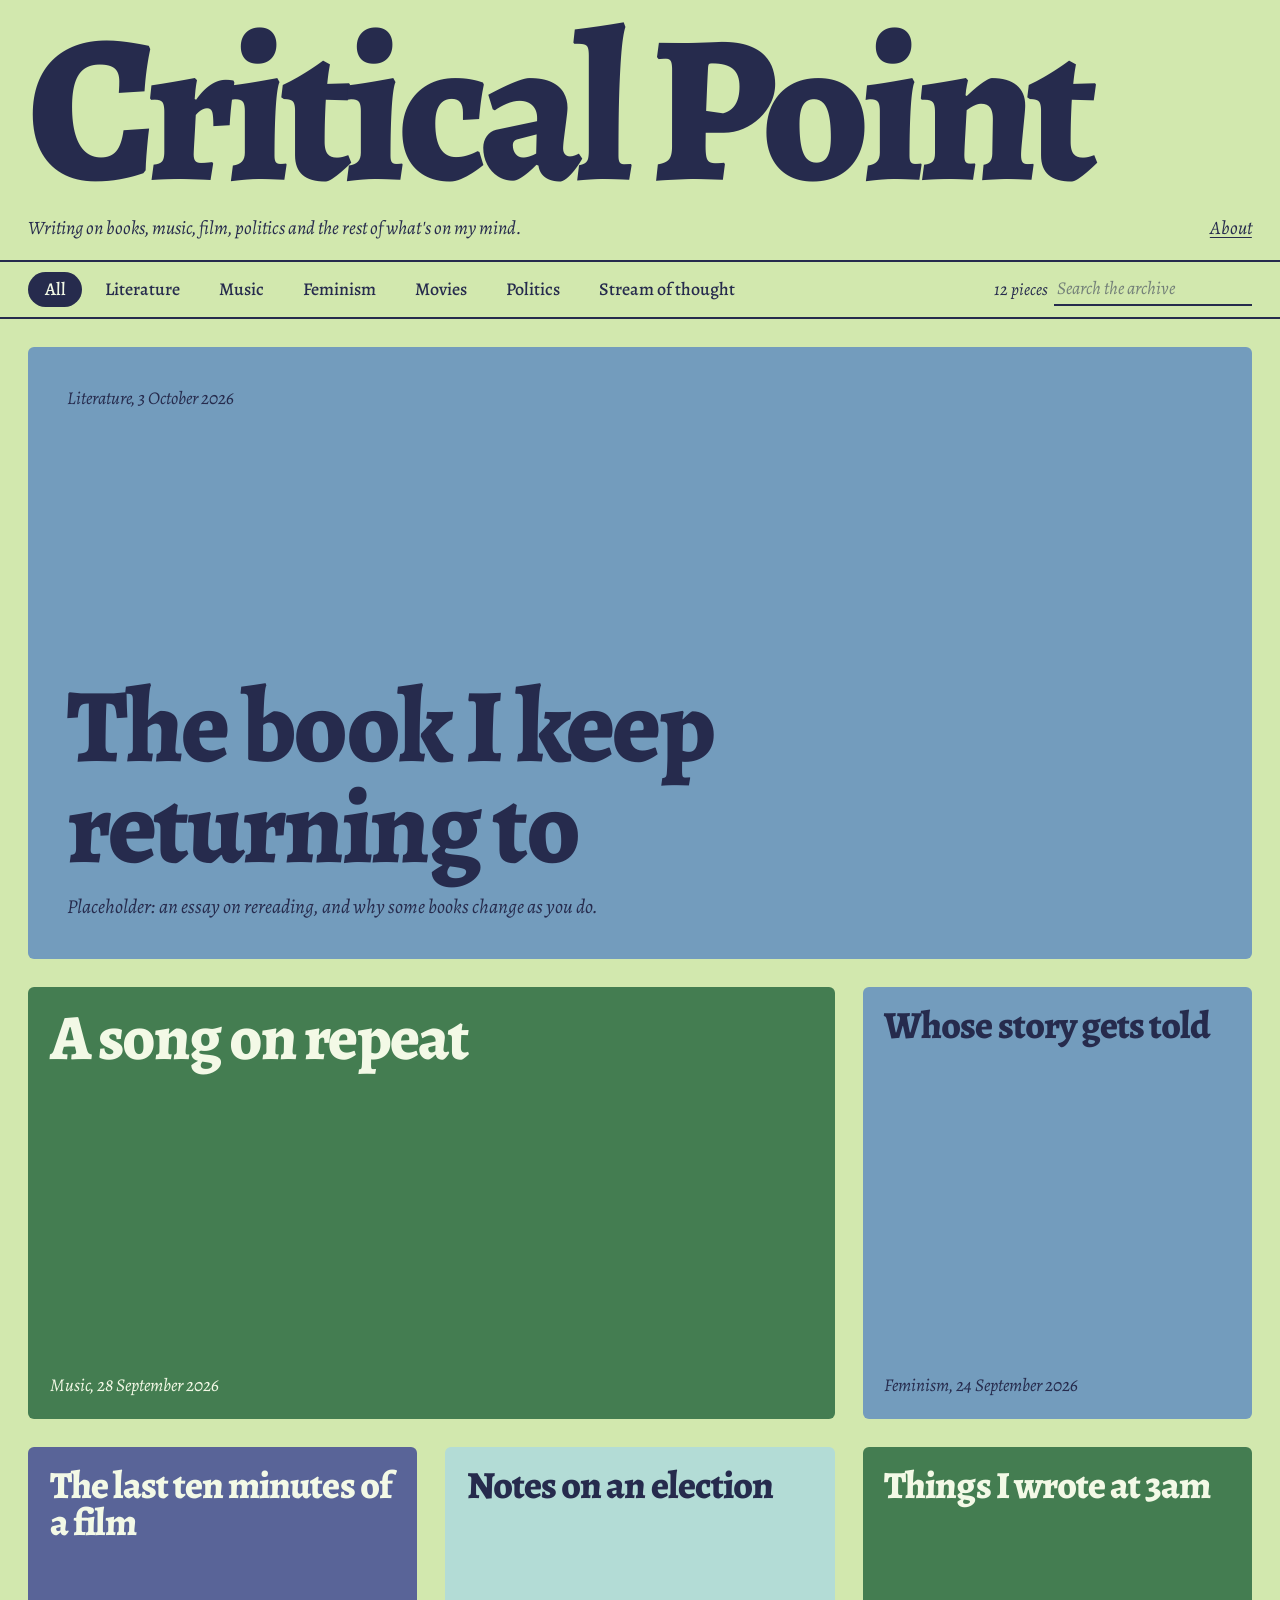
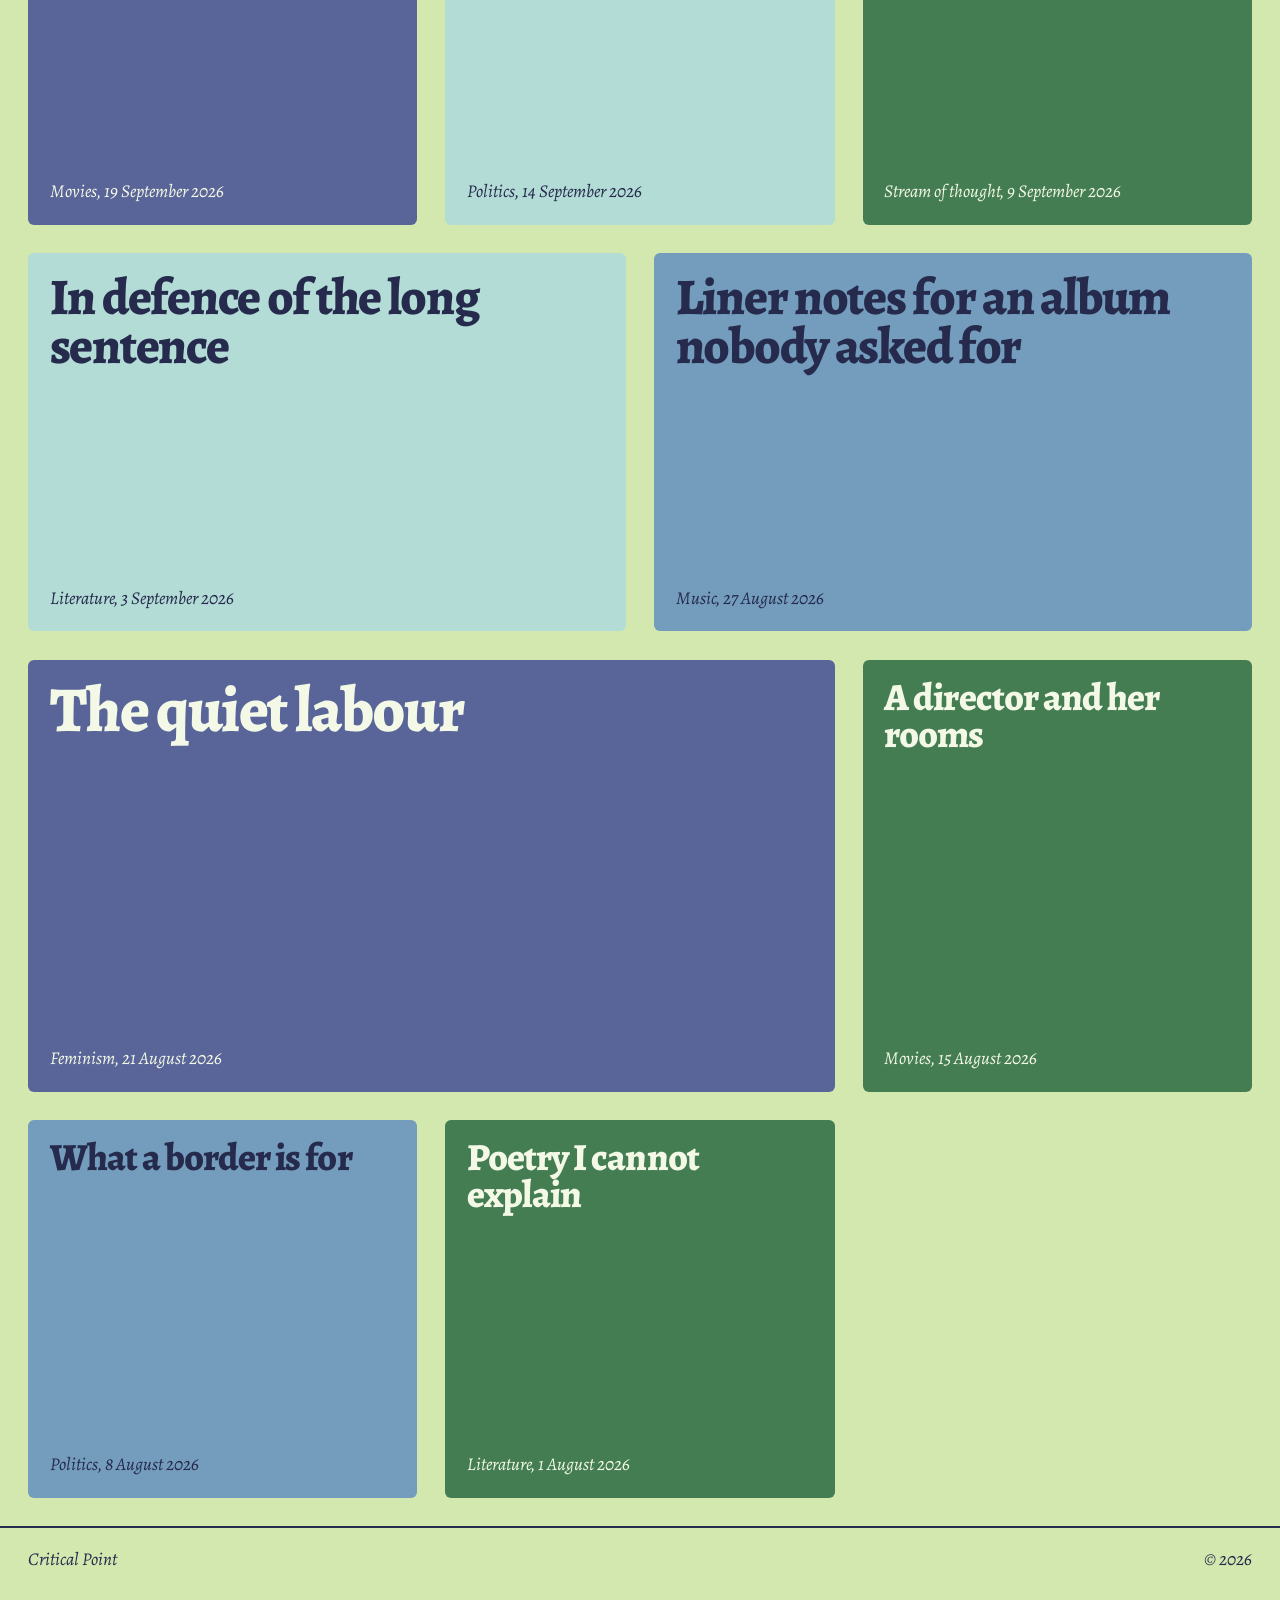
==== index.html @ 9746468e "Add files via upload" ====
<!doctype html>
<html lang="en">
<head>
  <meta charset="utf-8">
  <meta name="viewport" content="width=device-width, initial-scale=1">
  <title>Critical Point</title>
  <meta name="description" content="Writing on literature, music, movies, politics, feminism, and whatever else is on my mind.">
  <link rel="preconnect" href="https://fonts.googleapis.com">
  <link rel="preconnect" href="https://fonts.gstatic.com" crossorigin>
  <link href="https://fonts.googleapis.com/css2?family=Alegreya:ital,wght@0,400;0,500;0,700;0,800;1,400;1,500&display=swap" rel="stylesheet">
  <link rel="stylesheet" href="style.css">
</head>
<body>
  <header class="mast">
    <a class="wordmark" href="index.html">Critical Point</a>
    <p class="tag">
      <span>Writing on books, music, film, politics and the rest of what's on my mind.</span>
      <a href="about.html">About</a>
    </p>
  </header>

  <nav class="bar" aria-label="Topics">
    <div id="topics" role="group" aria-label="Filter by topic" style="display:contents"></div>
    <span class="spacer"></span>
    <span class="count" id="count" aria-live="polite"></span>
    <input id="search" type="search" placeholder="Search the archive" aria-label="Search the archive">
  </nav>

  <main>
    <section class="lead" id="lead" aria-label="Latest piece" hidden></section>
    <section class="wall" id="wall" aria-label="All writing"></section>
  </main>

  <footer class="site">
    <span>Critical Point</span>
    <span>© <span id="yr"></span></span>
  </footer>

  <script src="app.js"></script>
  <script>
    document.getElementById('yr').textContent = new Date().getFullYear();
    CP.loadPosts().then(CP.renderIndex);
  </script>
</body>
</html>
---- style.css ----
/* Critical Point
   Palette from your swatches. Edit the values below to retheme the whole site. */
:root {
  --sage: #d2e8ae;      /* Light sage: page */
  --paper: #f3f9e6;     /* lightened sage: text on dark covers */
  --mist: #b3dcd6;      /* Sea Mist */
  --koi: #739cbd;       /* Blue Koi */
  --kashmir: #596498;   /* Kashmir Blue */
  --cactus: #447d51;    /* Cactus */
  --ink: #262b4d;       /* deep Kashmir: text */
  --gutter: clamp(0.9rem, 2.2vw, 1.6rem);
  --serif: "Alegreya", Georgia, "Times New Roman", serif;
}

* { box-sizing: border-box; }
html { font-size: 18px; scroll-behavior: smooth; }
body {
  margin: 0;
  background: var(--sage);
  color: var(--ink);
  font-family: var(--serif);
  line-height: 1.5;
  -webkit-font-smoothing: antialiased;
}
a { color: inherit; }
:focus-visible { outline: 3px solid var(--ink); outline-offset: 3px; }

/* ---------- masthead ---------- */
.mast { padding: 1rem var(--gutter) 0; }
.wordmark {
  display: block;
  font-size: clamp(2.6rem, 16.5vw, 15rem);
  font-weight: 800;
  line-height: 0.86;
  letter-spacing: -0.04em;
  text-decoration: none;
  white-space: nowrap;
}
.mast .tag {
  display: flex; justify-content: space-between; gap: 1rem; flex-wrap: wrap;
  margin: 0.8rem 0 1rem; font-style: italic; font-size: 1.05rem;
}
.mast .tag a { text-underline-offset: 3px; }
.mast.small .wordmark { font-size: clamp(2rem, 6vw, 3.4rem); }
.mast.small .tag { margin-bottom: 0.8rem; }

/* ---------- filter bar ---------- */
.bar {
  position: sticky; top: 0; z-index: 5;
  background: var(--sage);
  border-top: 2px solid var(--ink); border-bottom: 2px solid var(--ink);
  padding: 0.55rem var(--gutter);
  display: flex; flex-wrap: wrap; align-items: center; gap: 0.4rem 0.35rem;
}
.bar button {
  font: inherit; font-size: 1rem; font-weight: 500;
  background: none; color: var(--ink); border: 2px solid transparent; border-radius: 999px;
  padding: 0.1rem 0.8rem; cursor: pointer;
}
.bar button:hover { border-color: var(--ink); }
.bar button.on { background: var(--ink); color: var(--paper); }
.bar .spacer { flex: 1 1 1rem; }
.bar .count { font-style: italic; font-size: 0.95rem; }
.bar input {
  font: inherit; font-size: 1rem; width: 11rem; max-width: 100%;
  background: transparent; color: var(--ink);
  border: 0; border-bottom: 2px solid var(--ink); padding: 0.1rem 0.2rem;
}
.bar input::placeholder { color: var(--ink); opacity: 0.55; font-style: italic; }
.bar input:focus { outline: none; background: var(--mist); }

/* ---------- covers (colour comes from tone-*) ---------- */
.tone-kashmir { background: var(--kashmir); color: var(--paper); }
.tone-cactus  { background: var(--cactus);  color: var(--paper); }
.tone-koi     { background: var(--koi);     color: var(--ink); }
.tone-mist    { background: var(--mist);    color: var(--ink); }

.cover { display: flex; flex-direction: column; justify-content: space-between; text-decoration: none; }
.cover h2, .cover h3 { margin: 0; font-weight: 800; line-height: 0.96; letter-spacing: -0.025em; }
.cover .dek { margin: 0.9rem 0 0; font-style: italic; font-size: 1.1rem; line-height: 1.35; max-width: 34rem; }
.cover .meta { font-size: 1rem; font-style: italic; }
.cover:hover h2, .cover:hover h3 { text-decoration: underline; text-decoration-thickness: 3px; text-underline-offset: 6px; }

/* lead story */
.lead { margin: var(--gutter); }
.lead .cover {
  min-height: min(68vh, 36rem);
  padding: clamp(1.1rem, 3vw, 2.4rem);
  border-radius: 6px;
}
.lead h2 { font-size: clamp(2.5rem, 8.2vw, 7.6rem); max-width: 14ch; }
.lead .meta { margin-bottom: 1.4rem; }

/* wall */
.wall {
  display: grid; grid-template-columns: repeat(6, 1fr); gap: var(--gutter);
  padding: 0 var(--gutter) var(--gutter);
  grid-auto-flow: dense;
}
.wall .cover {
  grid-column: span 2; min-height: 21rem; padding: 1.1rem 1.2rem;
  border-radius: 6px;
}
.wall .cover.w3 { grid-column: span 3; }
.wall .cover.w4 { grid-column: span 4; min-height: 24rem; }
.wall .cover h3 { font-size: clamp(1.7rem, 3vw, 2.7rem); }
.wall .cover.w4 h3 { font-size: clamp(2.2rem, 5vw, 4.6rem); max-width: 14ch; }
.wall .cover.w3 h3 { font-size: clamp(2rem, 4vw, 3.6rem); }
.wall .meta { margin-top: 1rem; }
.empty { padding: 3rem var(--gutter); font-style: italic; font-size: 1.3rem; grid-column: 1 / -1; }

@media (prefers-reduced-motion: no-preference) {
  .wall .cover, .lead .cover { transition: transform 0.18s ease; }
  .wall .cover:hover { transform: translateY(-4px) rotate(-0.5deg); }
}

@media (max-width: 900px) {
  .wall { grid-template-columns: repeat(2, 1fr); }
  .wall .cover, .wall .cover.w3, .wall .cover.w4 { grid-column: span 1; min-height: 17rem; }
  .wall .cover.w4 { grid-column: span 2; }
}
@media (max-width: 560px) {
  .wall { grid-template-columns: 1fr; }
  .wall .cover.w4 { grid-column: span 1; }
  .bar input { width: 100%; }
  .bar .spacer { display: none; }
}

/* ---------- reading page ---------- */
.reader-head { margin: var(--gutter); border-radius: 6px; padding: clamp(1.2rem, 4vw, 3rem); }
.reader-head h1 {
  margin: 0; font-weight: 800; letter-spacing: -0.03em; line-height: 0.95;
  font-size: clamp(2.4rem, 7.5vw, 6.4rem); max-width: 16ch;
}
.reader-head .dek { font-style: italic; font-size: 1.35rem; line-height: 1.35; margin: 1.2rem 0 0; max-width: 36rem; }
.reader-head .meta { font-style: italic; margin-bottom: 1.6rem; }
.reader-head .back { display: inline-block; margin-bottom: 2.5rem; font-weight: 500; text-underline-offset: 3px; }

.essay { max-width: 38rem; margin: 0 auto; padding: 1.5rem var(--gutter) 4rem; font-size: 1.3rem; line-height: 1.62; }
.essay p { margin: 0 0 1.2rem; }
.essay h2 { font-size: 1.9rem; font-weight: 800; line-height: 1.1; letter-spacing: -0.02em; margin: 2.6rem 0 0.8rem; }
.essay h3 { font-size: 1.4rem; font-weight: 700; margin: 2rem 0 0.6rem; }
.essay blockquote {
  margin: 2rem 0; padding: 0.2rem 0 0.2rem 1.2rem; border-left: 5px solid var(--kashmir);
  font-style: italic; font-size: 1.5rem; line-height: 1.35;
}
.essay hr { border: 0; height: 2px; background: var(--ink); margin: 2.6rem 0; }
.essay a { text-decoration-thickness: 2px; text-underline-offset: 3px; }

/* about page uses the same reader layout */
.essay.plain { padding-top: 3rem; }

/* ---------- footer ---------- */
footer.site {
  border-top: 2px solid var(--ink); padding: 1rem var(--gutter) 1.6rem;
  display: flex; justify-content: space-between; gap: 1rem; flex-wrap: wrap;
  font-style: italic;
}
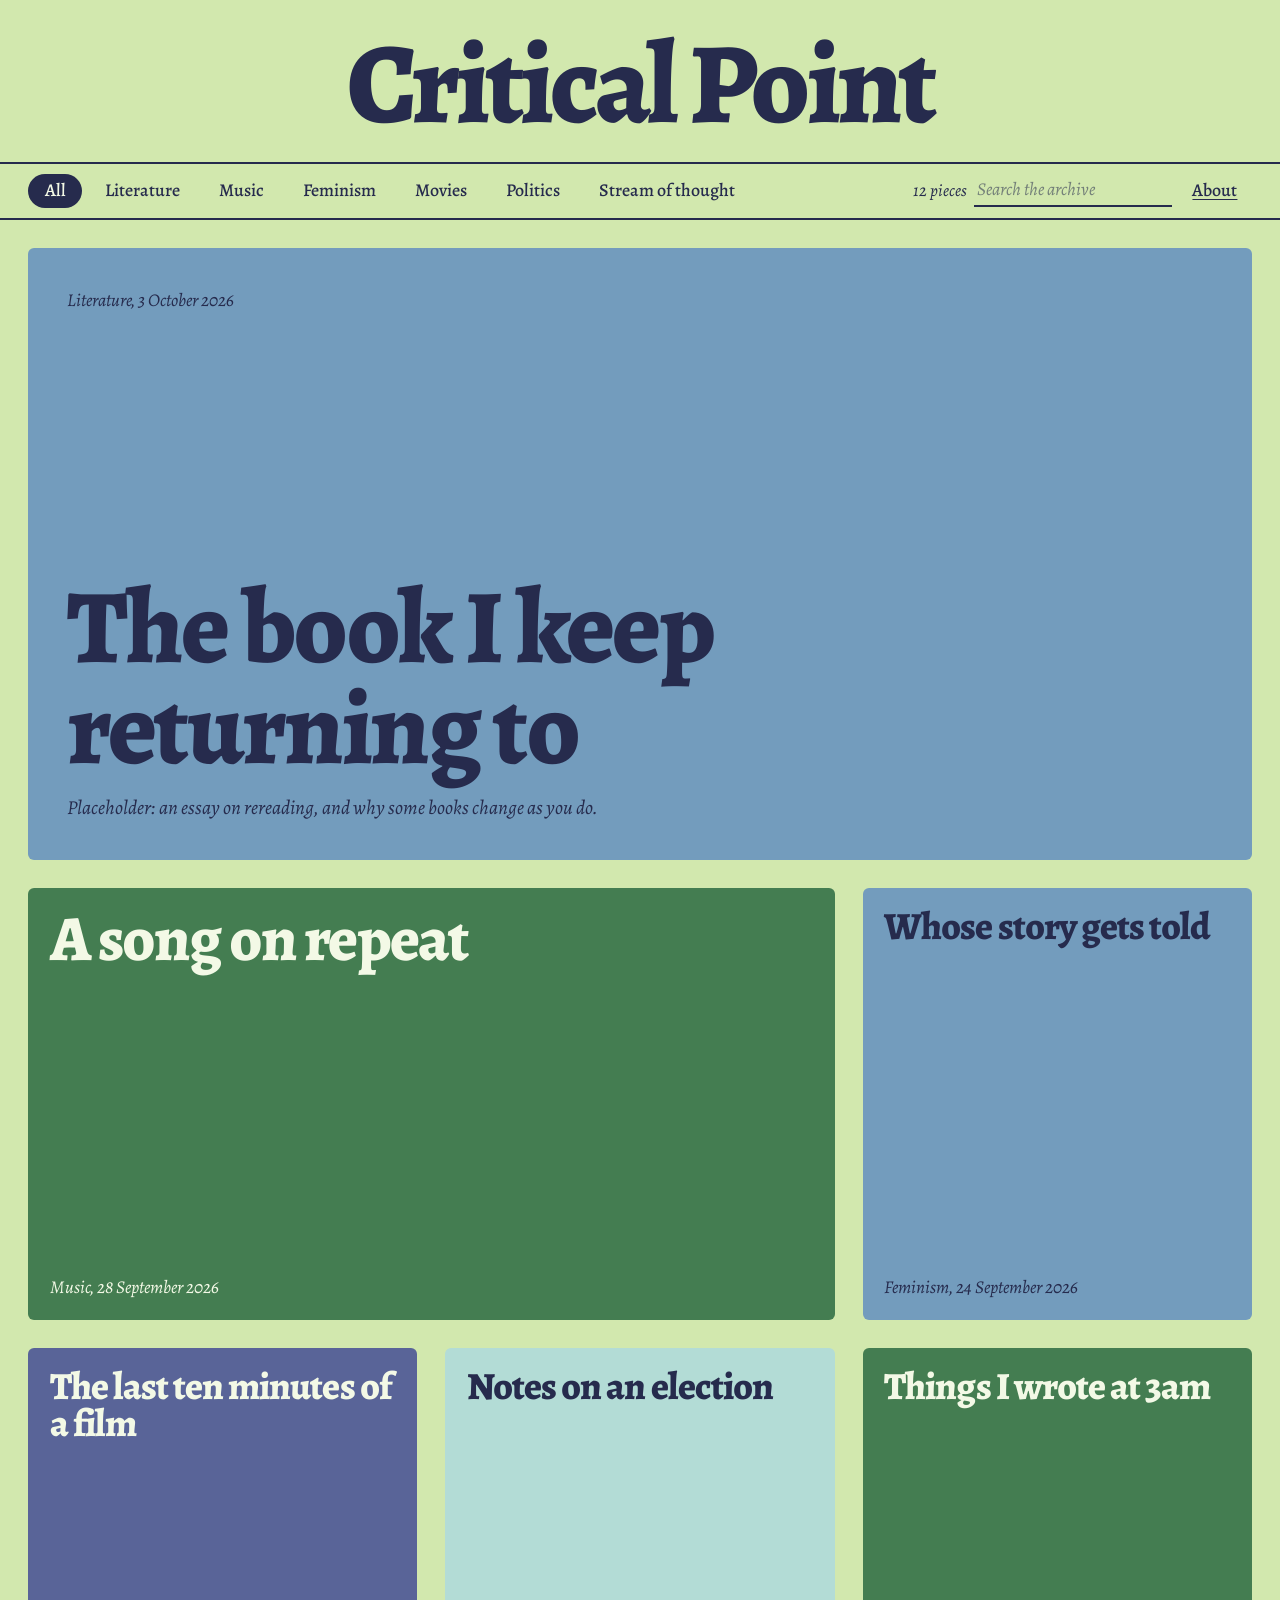
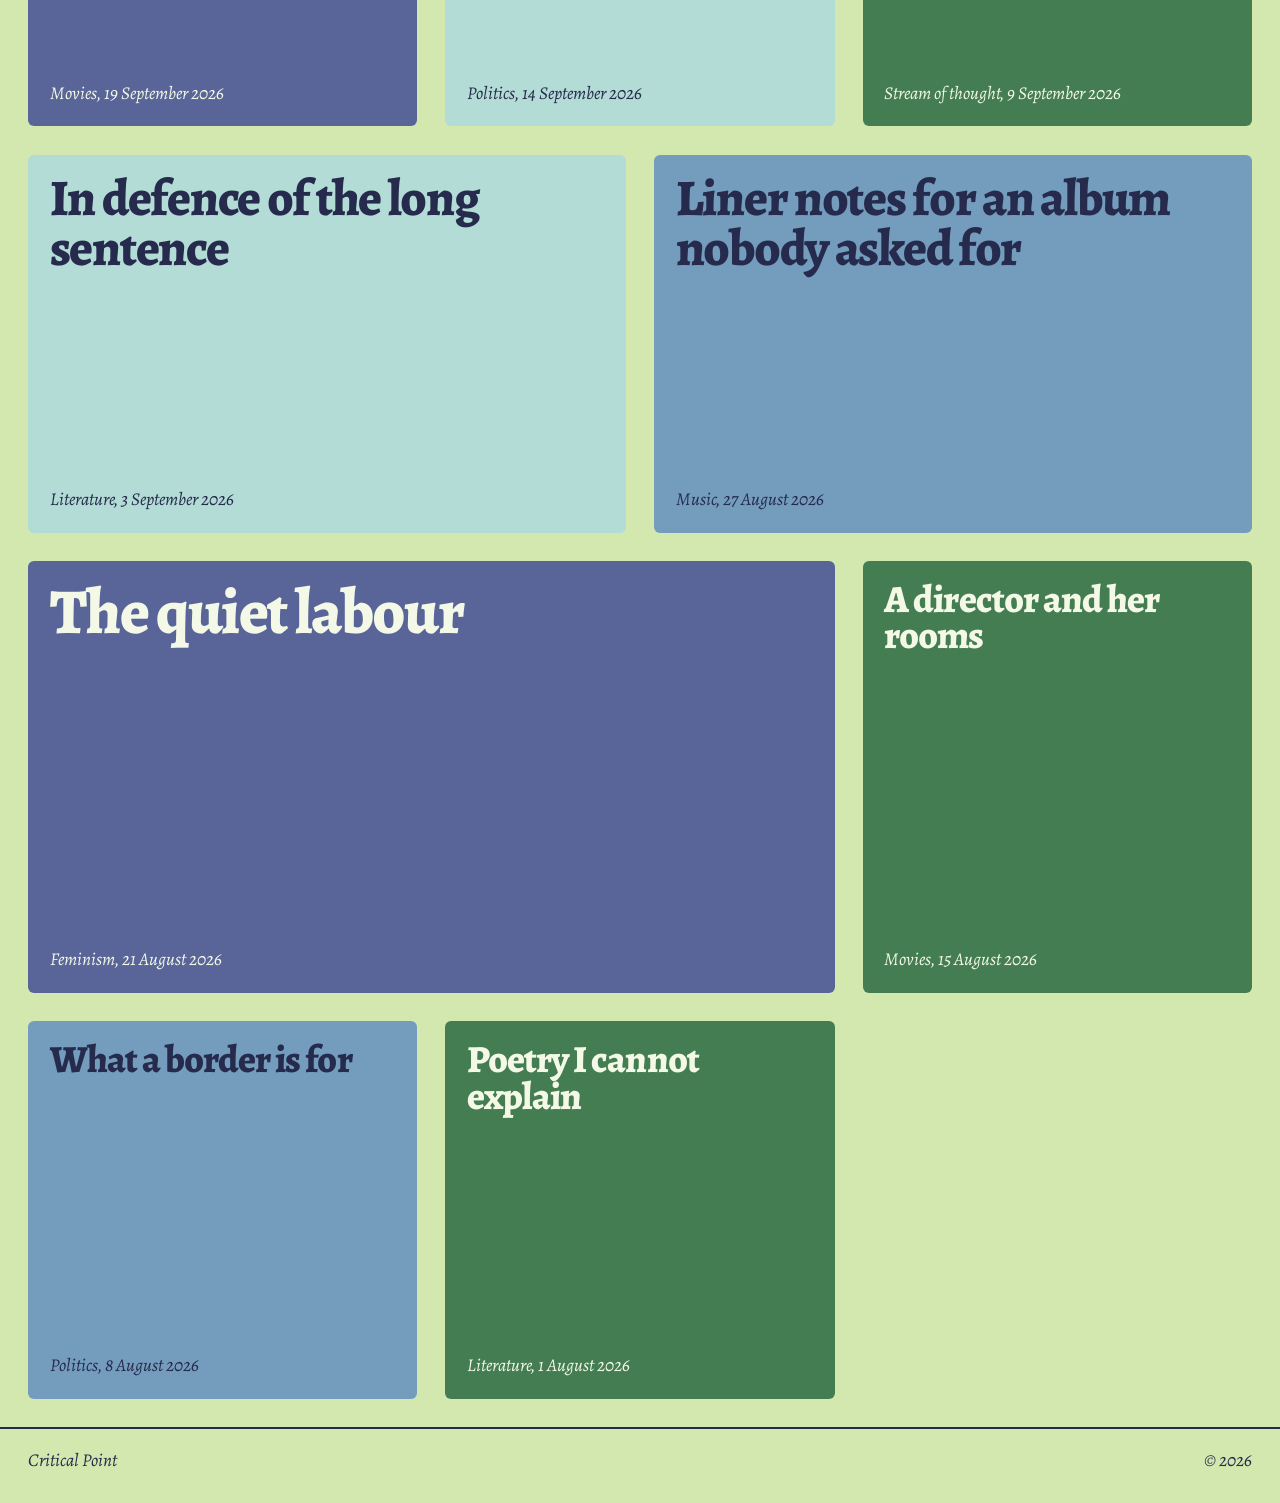
==== commit 81fbc4f6: "Add files via upload" ====
--- a/index.html
+++ b/index.html
@@ -13,10 +13,6 @@
 <body>
   <header class="mast">
     <a class="wordmark" href="index.html">Critical Point</a>
-    <p class="tag">
-      <span>Writing on books, music, film, politics and the rest of what's on my mind.</span>
-      <a href="about.html">About</a>
-    </p>
   </header>
 
   <nav class="bar" aria-label="Topics">
@@ -24,6 +20,7 @@
     <span class="spacer"></span>
     <span class="count" id="count" aria-live="polite"></span>
     <input id="search" type="search" placeholder="Search the archive" aria-label="Search the archive">
+    <a class="about" href="about.html">About</a>
   </nav>
 
   <main>
--- a/style.css
+++ b/style.css
@@ -26,23 +26,25 @@
 :focus-visible { outline: 3px solid var(--ink); outline-offset: 3px; }
 
 /* ---------- masthead ---------- */
-.mast { padding: 1rem var(--gutter) 0; }
+.mast { padding: 1.6rem var(--gutter) 1.3rem; text-align: center; }
 .wordmark {
   display: block;
-  font-size: clamp(2.6rem, 16.5vw, 15rem);
+  font-size: clamp(2.4rem, 9vw, 7.5rem);
   font-weight: 800;
-  line-height: 0.86;
-  letter-spacing: -0.04em;
+  line-height: 0.95;
+  letter-spacing: -0.035em;
   text-decoration: none;
+  text-align: center;
   white-space: nowrap;
 }
+/* inner pages: smaller title with two links underneath */
 .mast .tag {
-  display: flex; justify-content: space-between; gap: 1rem; flex-wrap: wrap;
-  margin: 0.8rem 0 1rem; font-style: italic; font-size: 1.05rem;
+  display: flex; justify-content: center; gap: 1.6rem; flex-wrap: wrap;
+  margin: 0.7rem 0 0; font-style: italic; font-size: 1.05rem;
 }
 .mast .tag a { text-underline-offset: 3px; }
+.mast.small { padding-top: 1.2rem; padding-bottom: 1rem; }
 .mast.small .wordmark { font-size: clamp(2rem, 6vw, 3.4rem); }
-.mast.small .tag { margin-bottom: 0.8rem; }
 
 /* ---------- filter bar ---------- */
 .bar {
@@ -61,6 +63,7 @@
 .bar button.on { background: var(--ink); color: var(--paper); }
 .bar .spacer { flex: 1 1 1rem; }
 .bar .count { font-style: italic; font-size: 0.95rem; }
+.bar a.about { font-size: 1rem; font-weight: 500; padding: 0.1rem 0.8rem; text-underline-offset: 3px; }
 .bar input {
   font: inherit; font-size: 1rem; width: 11rem; max-width: 100%;
   background: transparent; color: var(--ink);
@@ -82,7 +85,8 @@
 .cover:hover h2, .cover:hover h3 { text-decoration: underline; text-decoration-thickness: 3px; text-underline-offset: 6px; }
 
 /* lead story */
-.lead { margin: var(--gutter); }
+main { padding-top: var(--gutter); }
+.lead { margin: 0 var(--gutter) var(--gutter); }
 .lead .cover {
   min-height: min(68vh, 36rem);
   padding: clamp(1.1rem, 3vw, 2.4rem);
@@ -127,7 +131,7 @@
 }
 
 /* ---------- reading page ---------- */
-.reader-head { margin: var(--gutter); border-radius: 6px; padding: clamp(1.2rem, 4vw, 3rem); }
+.reader-head { margin: 0 var(--gutter) var(--gutter); border-radius: 6px; padding: clamp(1.2rem, 4vw, 3rem); }
 .reader-head h1 {
   margin: 0; font-weight: 800; letter-spacing: -0.03em; line-height: 0.95;
   font-size: clamp(2.4rem, 7.5vw, 6.4rem); max-width: 16ch;
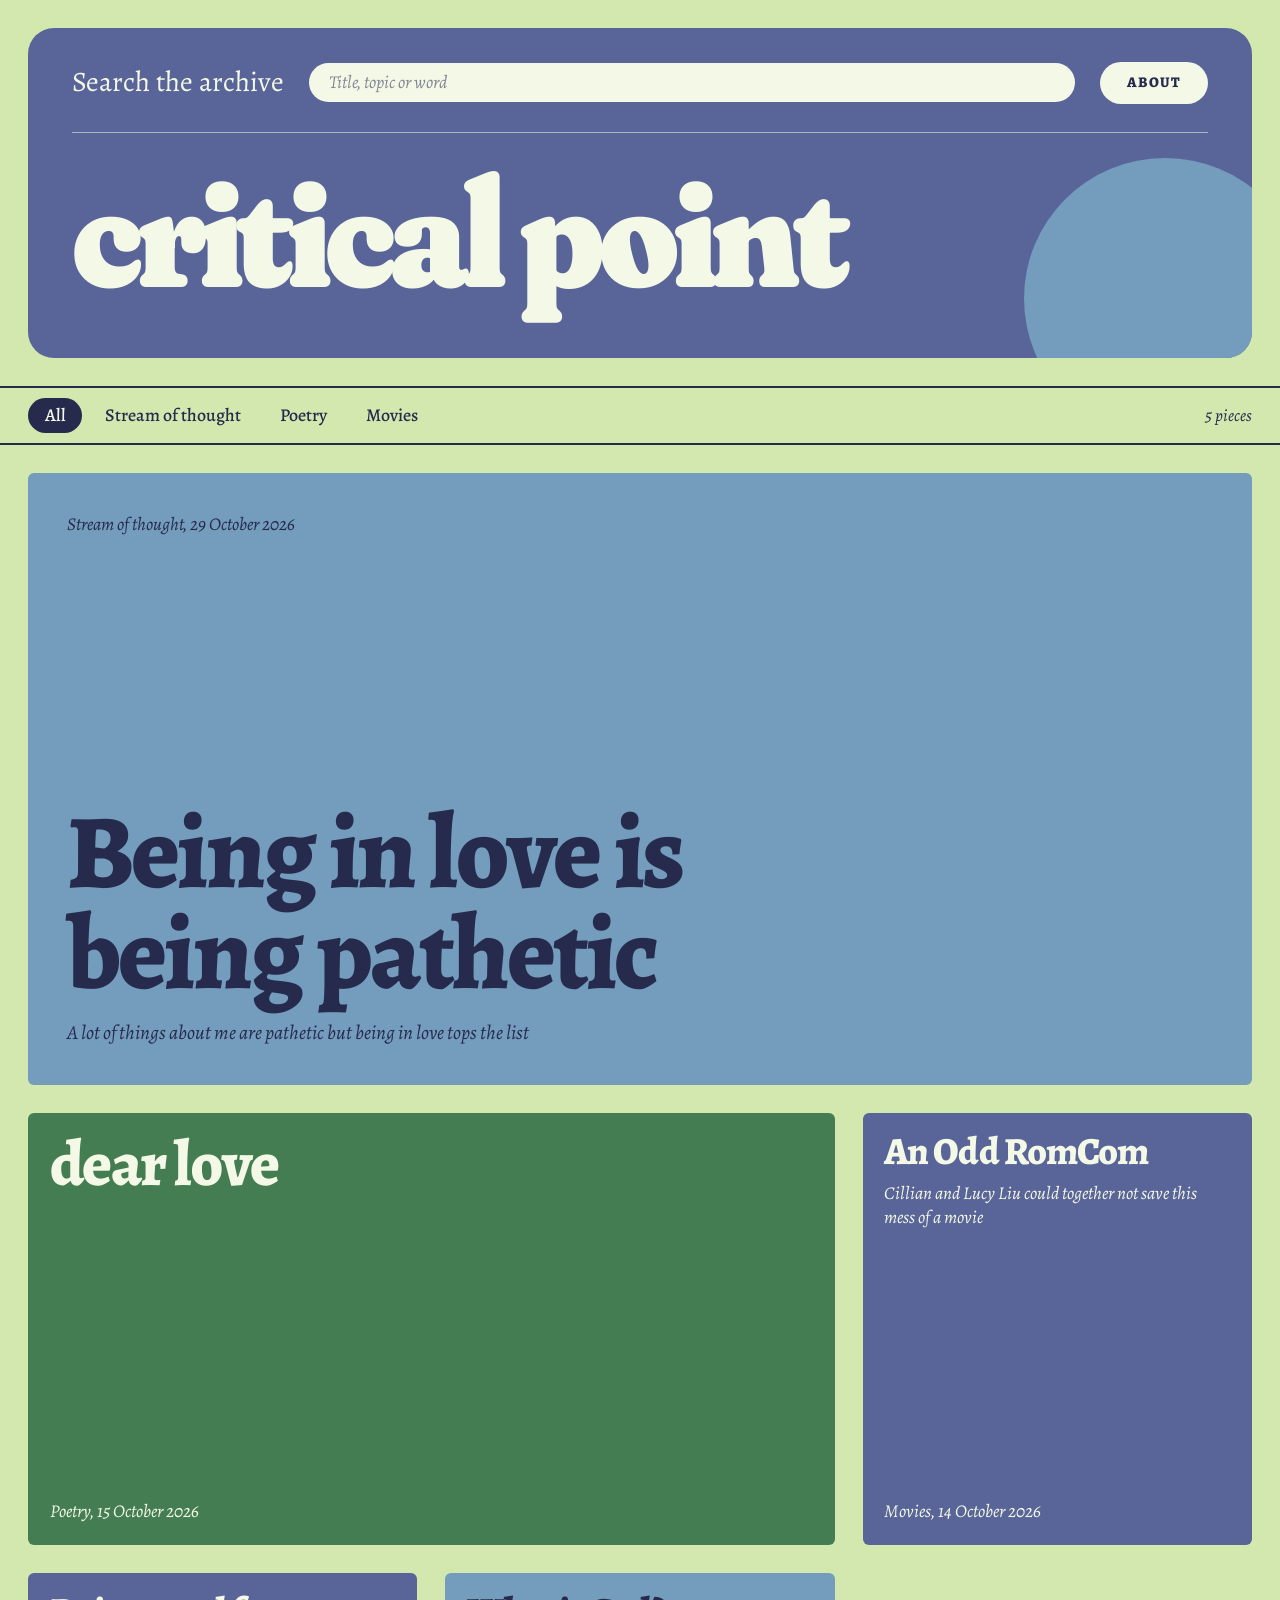
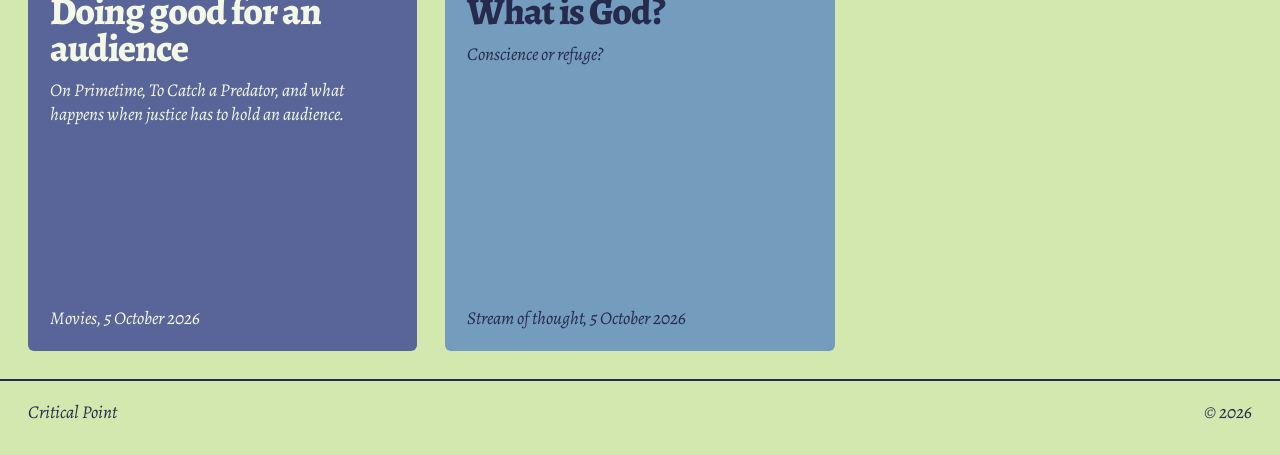
==== commit 06be2e5c: "Add files via upload" ====
--- a/index.html
+++ b/index.html
@@ -7,11 +7,17 @@
   <meta name="description" content="Writing on literature, music, movies, politics, feminism, and whatever else is on my mind.">
   <link rel="preconnect" href="https://fonts.googleapis.com">
   <link rel="preconnect" href="https://fonts.gstatic.com" crossorigin>
-  <link href="https://fonts.googleapis.com/css2?family=Alegreya:ital,wght@0,400;0,500;0,700;0,800;1,400;1,500&display=swap" rel="stylesheet">
+  <link href="https://fonts.googleapis.com/css2?family=Alegreya:ital,wght@0,400;0,500;0,700;0,800;1,400;1,500&family=Fraunces:opsz,wght,SOFT@144,900,100&display=swap" rel="stylesheet">
   <link rel="stylesheet" href="style.css">
 </head>
 <body>
-  <header class="mast">
+  <header class="mast hero">
+    <div class="hero-top">
+      <label class="hero-label" for="search">Search the archive</label>
+      <input id="search" type="search" placeholder="Title, topic or word" aria-label="Search the archive">
+      <a class="pill" href="about.html">About</a>
+    </div>
+    <hr class="hero-rule">
     <a class="wordmark" href="index.html">Critical Point</a>
   </header>
 
@@ -19,8 +25,6 @@
     <div id="topics" role="group" aria-label="Filter by topic" style="display:contents"></div>
     <span class="spacer"></span>
     <span class="count" id="count" aria-live="polite"></span>
-    <input id="search" type="search" placeholder="Search the archive" aria-label="Search the archive">
-    <a class="about" href="about.html">About</a>
   </nav>
 
   <main>
--- a/style.css
+++ b/style.css
@@ -10,6 +10,7 @@
   --ink: #262b4d;       /* deep Kashmir: text */
   --gutter: clamp(0.9rem, 2.2vw, 1.6rem);
   --serif: "Alegreya", Georgia, "Times New Roman", serif;
+  --display: "Fraunces", "Alegreya", Georgia, serif;   /* title font: soft, chunky serif */
 }
 
 * { box-sizing: border-box; }
@@ -26,8 +27,23 @@
 :focus-visible { outline: 3px solid var(--ink); outline-offset: 3px; }
 
 /* ---------- masthead ---------- */
-.mast { padding: 1.6rem var(--gutter) 1.3rem; text-align: center; }
+/* Home page: a thick colour band, a tilted title with a stacked shadow, and a few shapes peeking in from the edges */
+.mast {
+  position: relative; overflow: hidden; text-align: center;
+  background: var(--kashmir); color: var(--paper);
+  padding: clamp(3rem, 8vw, 5.5rem) var(--gutter) clamp(2.2rem, 6vw, 4rem);
+}
+.mast::before, .mast::after { content: ""; position: absolute; z-index: 0; pointer-events: none; }
+.mast::before {                                   /* round shape, top left */
+  width: clamp(6rem, 17vw, 15rem); aspect-ratio: 1; border-radius: 50%;
+  background: var(--koi); left: -3rem; top: -2.5rem;
+}
+.mast::after {                                    /* pill shape, bottom right */
+  width: clamp(7rem, 20vw, 17rem); height: clamp(2.6rem, 7vw, 6rem); border-radius: 999px;
+  background: var(--mist); right: -2.5rem; bottom: -1rem; transform: rotate(-14deg);
+}
 .wordmark {
+  position: relative; z-index: 1;
   display: block;
   font-size: clamp(2.4rem, 9vw, 7.5rem);
   font-weight: 800;
@@ -36,15 +52,59 @@
   text-decoration: none;
   text-align: center;
   white-space: nowrap;
-}
-/* inner pages: smaller title with two links underneath */
+  transform: rotate(-1.5deg);
+  text-shadow: 0.035em 0.035em 0 var(--cactus), 0.07em 0.07em 0 var(--ink);
+}
+@media (prefers-reduced-motion: no-preference) {
+  .wordmark { transition: transform 0.25s ease; }
+  .wordmark:hover { transform: rotate(1deg) scale(1.02); }
+}
+/* inner pages: a plain, smaller title with two links underneath */
 .mast .tag {
   display: flex; justify-content: center; gap: 1.6rem; flex-wrap: wrap;
   margin: 0.7rem 0 0; font-style: italic; font-size: 1.05rem;
 }
 .mast .tag a { text-underline-offset: 3px; }
-.mast.small { padding-top: 1.2rem; padding-bottom: 1rem; }
-.mast.small .wordmark { font-size: clamp(2rem, 6vw, 3.4rem); }
+.mast.small {
+  overflow: visible; background: none; color: inherit; padding: 1.2rem var(--gutter) 1rem;
+}
+.mast.small::before, .mast.small::after { display: none; }
+.mast.small .wordmark { font-size: clamp(2rem, 6vw, 3.4rem); transform: none; text-shadow: none; }
+
+/* Home masthead: a rounded panel inset from the page edges, a search pill and About button on top,
+   a thin rule, then a big flat title. (Inner pages keep the small title, see .mast.small.) */
+.mast.hero {
+  margin: var(--gutter); border-radius: clamp(14px, 2.4vw, 26px);
+  text-align: left; padding: clamp(1.1rem, 2.6vw, 2rem) clamp(1.2rem, 3.4vw, 2.6rem) clamp(1.2rem, 3vw, 2.2rem);
+}
+.mast.hero::before {                              /* round accent peeking in at the right */
+  width: clamp(7rem, 22vw, 19rem); left: auto; right: -3rem; top: auto; bottom: -4.5rem;
+}
+.mast.hero::after { display: none; }
+.hero-top { position: relative; z-index: 1; display: flex; align-items: center; gap: 1rem 1.4rem; }
+.hero-label { font-size: clamp(1.05rem, 2.2vw, 1.6rem); white-space: nowrap; }
+.hero-top input {
+  flex: 1 1 auto; min-width: 0; font: inherit; font-size: 1rem;
+  background: var(--paper); color: var(--ink); border: 0; border-radius: 999px; padding: 0.35rem 1.1rem;
+}
+.hero-top input::placeholder { color: var(--ink); opacity: 0.55; font-style: italic; }
+.hero-top input:focus { outline: 3px solid var(--mist); outline-offset: 2px; }
+.pill {
+  flex: none; background: var(--paper); color: var(--ink); text-decoration: none;
+  font-size: 0.82rem; font-weight: 800; letter-spacing: 0.1em; text-transform: uppercase;
+  border-radius: 999px; padding: 0.55rem 1.5rem;
+}
+.pill:hover { background: var(--mist); }
+.hero-rule { position: relative; z-index: 1; border: 0; border-top: 1.5px solid rgba(243, 249, 230, 0.55); margin: clamp(1rem, 2.4vw, 1.6rem) 0 clamp(0.8rem, 2vw, 1.4rem); }
+.wordmark { font-family: var(--display); font-weight: 900; font-variation-settings: "SOFT" 100, "opsz" 144; text-transform: lowercase; }
+.mast.hero .wordmark {
+  text-align: left; transform: none; text-shadow: none; letter-spacing: -0.04em; line-height: 0.95;
+  font-size: clamp(2.2rem, 12vw, 10rem); padding-bottom: 0.1em;
+}
+@media (prefers-reduced-motion: no-preference) { .mast.hero .wordmark:hover { transform: none; } }
+@media (max-width: 560px) {
+  .hero-label { display: none; }
+}
 
 /* ---------- filter bar ---------- */
 .bar {
@@ -85,7 +145,7 @@
 .cover:hover h2, .cover:hover h3 { text-decoration: underline; text-decoration-thickness: 3px; text-underline-offset: 6px; }
 
 /* lead story */
-main { padding-top: var(--gutter); }
+main { padding-top: var(--gutter); overflow-x: clip; }
 .lead { margin: 0 var(--gutter) var(--gutter); }
 .lead .cover {
   min-height: min(68vh, 36rem);
@@ -110,6 +170,7 @@
 .wall .cover h3 { font-size: clamp(1.7rem, 3vw, 2.7rem); }
 .wall .cover.w4 h3 { font-size: clamp(2.2rem, 5vw, 4.6rem); max-width: 14ch; }
 .wall .cover.w3 h3 { font-size: clamp(2rem, 4vw, 3.6rem); }
+.wall .cover .dek { margin-top: 0.7rem; font-size: 1rem; line-height: 1.3; max-width: 30rem; }
 .wall .meta { margin-top: 1rem; }
 .empty { padding: 3rem var(--gutter); font-style: italic; font-size: 1.3rem; grid-column: 1 / -1; }
 
@@ -140,7 +201,7 @@
 .reader-head .meta { font-style: italic; margin-bottom: 1.6rem; }
 .reader-head .back { display: inline-block; margin-bottom: 2.5rem; font-weight: 500; text-underline-offset: 3px; }
 
-.essay { max-width: 38rem; margin: 0 auto; padding: 1.5rem var(--gutter) 4rem; font-size: 1.3rem; line-height: 1.62; }
+.essay { max-width: 64rem; margin: 0 auto; padding: 1.5rem var(--gutter) 4rem; font-size: 1.3rem; line-height: 1.62; }
 .essay p { margin: 0 0 1.2rem; }
 .essay h2 { font-size: 1.9rem; font-weight: 800; line-height: 1.1; letter-spacing: -0.02em; margin: 2.6rem 0 0.8rem; }
 .essay h3 { font-size: 1.4rem; font-weight: 700; margin: 2rem 0 0.6rem; }
@@ -148,8 +209,26 @@
   margin: 2rem 0; padding: 0.2rem 0 0.2rem 1.2rem; border-left: 5px solid var(--kashmir);
   font-style: italic; font-size: 1.5rem; line-height: 1.35;
 }
+/* A quote at the very start of a piece becomes a large, centred epigraph.
+   The last paragraph inside it (the attribution) is set smaller. */
+.essay > blockquote:first-child {
+  border: 0; padding: 0; margin: 0.5rem 0 3.2rem;
+  text-align: center; font-style: normal; font-weight: 500;
+  font-size: clamp(1.8rem, 4.6vw, 2.7rem); line-height: 1.2; letter-spacing: -0.01em;
+}
+.essay > blockquote:first-child p { margin: 0 0 1.1rem; }
+.essay > blockquote:first-child p:last-child { margin: 0; font-size: 1.1rem; font-style: italic; font-weight: 400; letter-spacing: 0; }
+.essay > blockquote:first-child p:last-child::before { content: "\2014\00a0"; }
+/* Photos: always fit the text width, with an optional caption (see README) */
+.essay img { display: block; max-width: 100%; height: auto; margin: 2rem auto; border-radius: 6px; }
+.essay figure { margin: 2rem 0; }
+.essay figure img { margin: 0 auto; }
+.essay figcaption { margin-top: 0.6rem; text-align: center; font-style: italic; font-size: 1rem; }
 .essay hr { border: 0; height: 2px; background: var(--ink); margin: 2.6rem 0; }
 .essay a { text-decoration-thickness: 2px; text-underline-offset: 3px; }
+
+/* Poems (topic "Poetry"): a narrower column so short lines are not stranded on the left of a wide page */
+.essay.poem { max-width: 40rem; }
 
 /* about page uses the same reader layout */
 .essay.plain { padding-top: 3rem; }
@@ -160,3 +239,65 @@
   display: flex; justify-content: space-between; gap: 1rem; flex-wrap: wrap;
   font-style: italic;
 }
+
+/* ---------- cover photos ---------- */
+
+/* Cards with a photo: solid colour by default. On hover the photo fades in over the colour,
+   so it shows slightly translucent and tinted by the card's colour. */
+.cover.has-photo { position: relative; overflow: hidden; transition: color 0.35s ease; }
+.cover.has-photo > img {
+  position: absolute; inset: 0; width: 100%; height: 100%; object-fit: cover; z-index: 0;
+  opacity: 0; transition: opacity 0.35s ease;
+}
+.cover.has-photo::before {                   /* dark fade at the bottom keeps the title readable on the photo */
+  content: ""; position: absolute; inset: 0; z-index: 1; opacity: 0; transition: opacity 0.35s ease;
+  background: linear-gradient(to top, rgba(38, 43, 77, 0.78) 0%, rgba(38, 43, 77, 0.12) 70%);
+}
+.cover.has-photo > :not(img) { position: relative; z-index: 2; }
+.cover.has-photo:hover,
+.cover.has-photo:focus-visible { color: var(--paper); }
+.cover.has-photo:hover > img,
+.cover.has-photo:focus-visible > img { opacity: 0.72; }
+.cover.has-photo:hover::before,
+.cover.has-photo:focus-visible::before { opacity: 1; }
+@media (hover: none) {                       /* touch screens have no hover, so show the photo all the time */
+  .cover.has-photo { color: var(--paper); }
+  .cover.has-photo > img { opacity: 0.72; }
+  .cover.has-photo::before { opacity: 1; }
+}
+
+/* Layered cover at the top of a piece: two tilted plates behind the photo, caption on the plate, tilted credit tag */
+.cover-photo {
+  position: relative; isolation: isolate;
+  margin: clamp(2.2rem, 5vw, 3.6rem) var(--gutter);
+  padding: 0;
+}
+.cover-photo::before,
+.cover-photo::after { content: ""; position: absolute; z-index: -1; border-radius: 4px; }
+.cover-photo::before {                       /* pale plate peeking out top and left */
+  inset: -0.9rem -0.3rem 0.4rem -0.7rem;
+  background: var(--paper); transform: rotate(-0.7deg);
+}
+.cover-photo::after {                        /* tinted plate peeking out bottom and right */
+  inset: 1rem -0.8rem -0.5rem -0.4rem;
+  background: linear-gradient(100deg, var(--mist), var(--koi)); transform: rotate(0.8deg);
+}
+.cover-photo img {
+  display: block; width: 100%; aspect-ratio: 2.2 / 1; object-fit: cover; border-radius: 2px;
+}
+.cover-photo figcaption {
+  min-height: 3.4rem; padding: 1rem 8rem 1.1rem; text-align: center;
+  font-style: italic; font-size: 1rem; line-height: 1.35;
+}
+.cover-photo .tag {
+  position: absolute; right: -0.3rem; bottom: 0.7rem; transform: rotate(-3deg);
+  border: 2px solid var(--ink); background: var(--sage); color: var(--ink);
+  padding: 0.1rem 0.7rem; font-style: italic; font-size: 0.95rem; text-decoration: none;
+}
+.cover-photo a.tag:hover { background: var(--ink); color: var(--paper); }
+
+@media (max-width: 700px) {
+  .cover-photo img { aspect-ratio: 4 / 3; }
+  .cover-photo figcaption { padding: 0.9rem 0.5rem 0.3rem; min-height: 0; }
+  .cover-photo .tag { position: static; display: inline-block; margin: 0.4rem 0 0.9rem 0.5rem; transform: rotate(-2deg); }
+}
